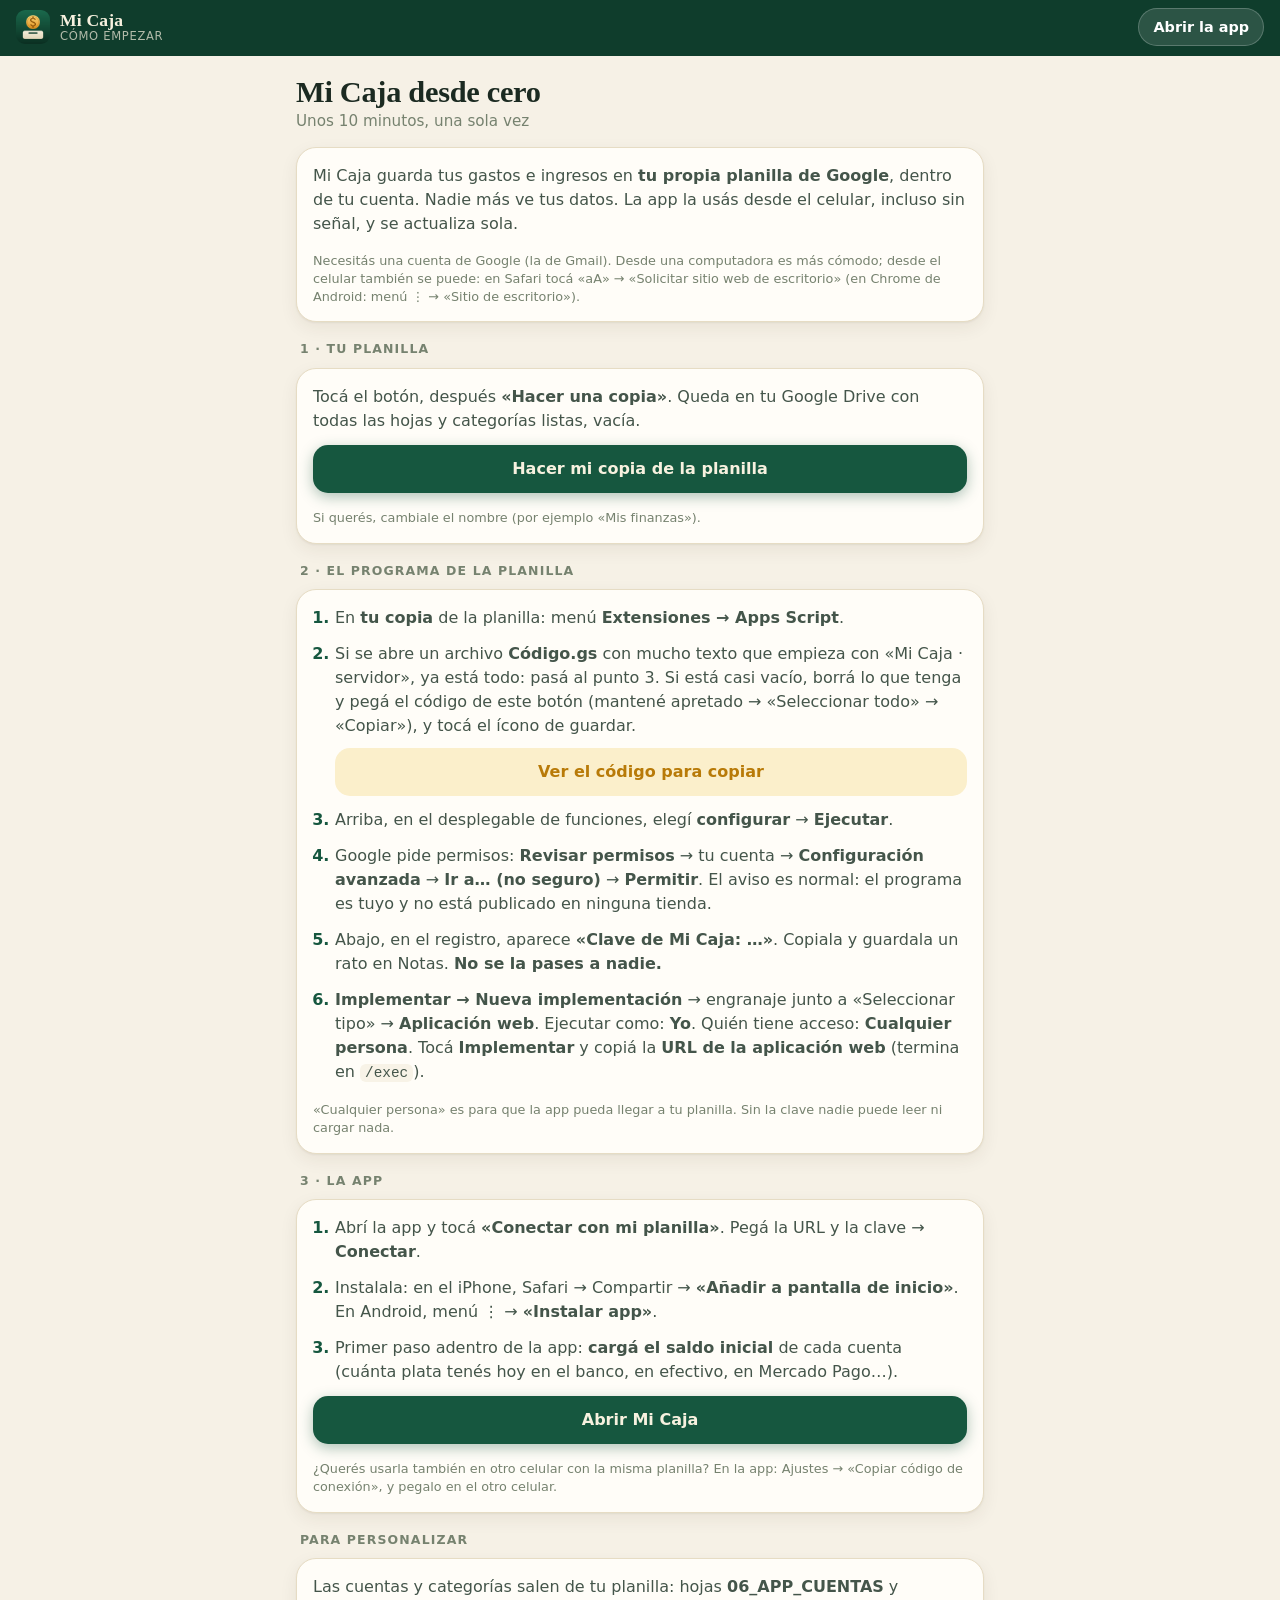
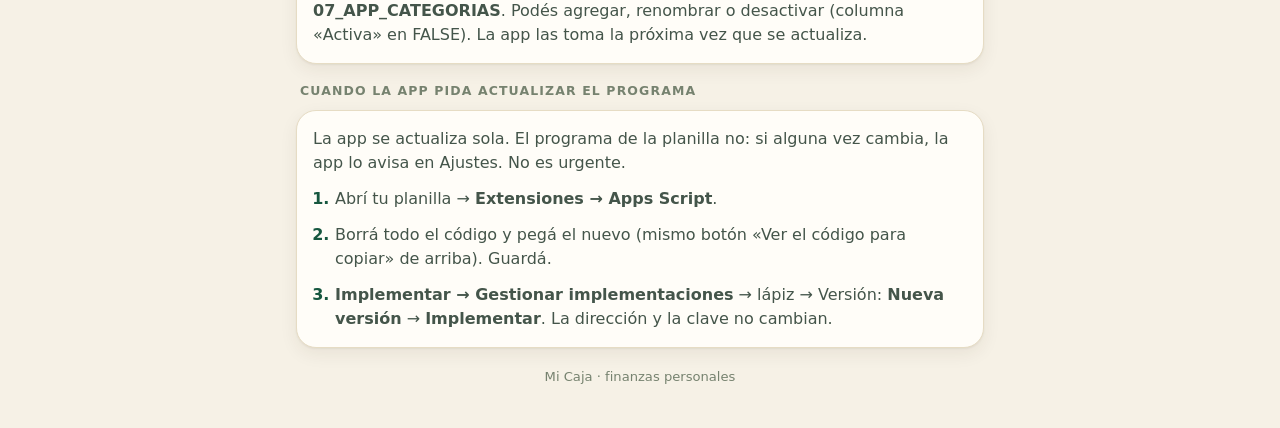
==== guia.html @ 9473a2ab "Lista para usar desde cero por otra persona: saldo inicial, guía y aviso de servidor viejo - Saldo i" ====
<!doctype html>
<html lang="es-AR">
<head>
  <meta charset="utf-8">
  <meta name="viewport" content="width=device-width, initial-scale=1, viewport-fit=cover">
  <title>Mi Caja · cómo empezar</title>
  <meta name="description" content="Cómo instalar Mi Caja desde cero con tu propia planilla de Google.">
  <meta name="theme-color" content="#0f3d2c">
  <meta name="color-scheme" content="light dark">
  <link rel="icon" type="image/png" href="icons/favicon-32.png">
  <link rel="apple-touch-icon" href="icons/apple-touch-icon.png">
  <link rel="stylesheet" href="css/app.css">
</head>
<body class="guide">
  <header class="appbar">
    <div class="brand">
      <img class="logo-img" src="icons/icon-192.png" width="34" height="34" alt="">
      <div class="brand-text"><b>Mi Caja</b><small>Cómo empezar</small></div>
    </div>
    <a class="btn btn-sm guide-open" href="./">Abrir la app</a>
  </header>
  <main id="view">
    <div class="page">
      <div class="page-head"><div><h1>Mi Caja desde cero</h1><p>Unos 10 minutos, una sola vez</p></div></div>

      <div class="card">
        <p class="prose">Mi Caja guarda tus gastos e ingresos en <b>tu propia planilla de Google</b>, dentro de tu cuenta. Nadie más ve tus datos. La app la usás desde el celular, incluso sin señal, y se actualiza sola.</p>
        <p class="hint">Necesitás una cuenta de Google (la de Gmail). Desde una computadora es más cómodo; desde el celular también se puede: en Safari tocá «aA» → «Solicitar sitio web de escritorio» (en Chrome de Android: menú ⋮ → «Sitio de escritorio»).</p>
      </div>

      <section class="sec">
        <h2 class="sec-title">1 · Tu planilla</h2>
        <div class="card gstep">
          <p class="prose">Tocá el botón, después <b>«Hacer una copia»</b>. Queda en tu Google Drive con todas las hojas y categorías listas, vacía.</p>
          <a class="btn btn-primary btn-block" href="https://docs.google.com/spreadsheets/d/19ZOX4Stajva1b-xgjk602fRN2cTslxJ-RVenh7FOqdo/copy" target="_blank" rel="noopener">Hacer mi copia de la planilla</a>
          <p class="hint">Si querés, cambiale el nombre (por ejemplo «Mis finanzas»).</p>
        </div>
      </section>

      <section class="sec">
        <h2 class="sec-title">2 · El programa de la planilla</h2>
        <div class="card gstep">
          <ol class="glist">
            <li>En <b>tu copia</b> de la planilla: menú <b>Extensiones → Apps Script</b>.</li>
            <li>Si se abre un archivo <b>Código.gs</b> con mucho texto que empieza con «Mi Caja · servidor», ya está todo: pasá al punto 3. Si está casi vacío, borrá lo que tenga y pegá el código de este botón (mantené apretado → «Seleccionar todo» → «Copiar»), y tocá el ícono de guardar.
              <a class="btn btn-soft btn-block g-inline" href="https://raw.githubusercontent.com/el-ten/mi-caja/main/gas/Code.gs" target="_blank" rel="noopener">Ver el código para copiar</a></li>
            <li>Arriba, en el desplegable de funciones, elegí <b>configurar</b> → <b>Ejecutar</b>.</li>
            <li>Google pide permisos: <b>Revisar permisos</b> → tu cuenta → <b>Configuración avanzada</b> → <b>Ir a… (no seguro)</b> → <b>Permitir</b>. El aviso es normal: el programa es tuyo y no está publicado en ninguna tienda.</li>
            <li>Abajo, en el registro, aparece <b>«Clave de Mi Caja: …»</b>. Copiala y guardala un rato en Notas. <b>No se la pases a nadie.</b></li>
            <li><b>Implementar → Nueva implementación</b> → engranaje junto a «Seleccionar tipo» → <b>Aplicación web</b>. Ejecutar como: <b>Yo</b>. Quién tiene acceso: <b>Cualquier persona</b>. Tocá <b>Implementar</b> y copiá la <b>URL de la aplicación web</b> (termina en <code>/exec</code>).</li>
          </ol>
          <p class="hint">«Cualquier persona» es para que la app pueda llegar a tu planilla. Sin la clave nadie puede leer ni cargar nada.</p>
        </div>
      </section>

      <section class="sec">
        <h2 class="sec-title">3 · La app</h2>
        <div class="card gstep">
          <ol class="glist">
            <li>Abrí la app y tocá <b>«Conectar con mi planilla»</b>. Pegá la URL y la clave → <b>Conectar</b>.</li>
            <li>Instalala: en el iPhone, Safari → Compartir → <b>«Añadir a pantalla de inicio»</b>. En Android, menú ⋮ → <b>«Instalar app»</b>.</li>
            <li>Primer paso adentro de la app: <b>cargá el saldo inicial</b> de cada cuenta (cuánta plata tenés hoy en el banco, en efectivo, en Mercado Pago…).</li>
          </ol>
          <a class="btn btn-primary btn-block" href="./">Abrir Mi Caja</a>
          <p class="hint">¿Querés usarla también en otro celular con la misma planilla? En la app: Ajustes → «Copiar código de conexión», y pegalo en el otro celular.</p>
        </div>
      </section>

      <section class="sec">
        <h2 class="sec-title">Para personalizar</h2>
        <div class="card">
          <p class="prose">Las cuentas y categorías salen de tu planilla: hojas <b>06_APP_CUENTAS</b> y <b>07_APP_CATEGORIAS</b>. Podés agregar, renombrar o desactivar (columna «Activa» en FALSE). La app las toma la próxima vez que se actualiza.</p>
        </div>
      </section>

      <section class="sec" id="actualizar">
        <h2 class="sec-title">Cuando la app pida actualizar el programa</h2>
        <div class="card gstep">
          <p class="prose">La app se actualiza sola. El programa de la planilla no: si alguna vez cambia, la app lo avisa en Ajustes. No es urgente.</p>
          <ol class="glist">
            <li>Abrí tu planilla → <b>Extensiones → Apps Script</b>.</li>
            <li>Borrá todo el código y pegá el nuevo (mismo botón «Ver el código para copiar» de arriba). Guardá.</li>
            <li><b>Implementar → Gestionar implementaciones</b> → lápiz → Versión: <b>Nueva versión</b> → <b>Implementar</b>. La dirección y la clave no cambian.</li>
          </ol>
        </div>
      </section>

      <p class="version">Mi Caja · finanzas personales</p>
    </div>
  </main>
</body>
</html>
---- css/app.css ----
/* Mi Caja — mismo sistema visual que Don Enrique (paleta de campo, tipografía del sistema). Base copiada de Don Enrique + agregados de Mi Caja al final. */
:root {
  --bg: #f6f1e6;
  --bg-2: #efe8d7;
  --surface: #fffdf8;
  --surface-2: #f8f3e7;
  --ink: #1b2a21;
  --ink-2: #44554a;
  --muted: #76826f;
  --line: #e6dcc4;
  --line-2: #d8cdb0;
  --green: #16573f;
  --green-d: #0f3d2c;
  --green-2: #1f7254;
  --green-l: #dcebe1;
  --gold: #e9a820;
  --gold-d: #b87a08;
  --gold-l: #fbefcb;
  --red: #b5402f;
  --red-l: #f8dfd9;
  --amber: #b86e00;
  --amber-l: #fcebc8;
  --blue: #2c6a8f;
  --blue-l: #dcebf4;
  --earth: #8a6544;
  --earth-l: #efe2d3;
  --slate: #566570;
  --slate-l: #e3e8eb;
  --trigo: #c48a0f; --trigo-l: #fbeccb;
  --soja: #5f8b32; --soja-l: #e2eed2;
  --maiz: #d9a516; --maiz-l: #fcf0c0;
  --centeno: #8b6a4f; --centeno-l: #eee0d3;
  --otro: #6f7d72; --otro-l: #e6ebe6;
  --on-green: #f7f1df;
  --shadow: 0 1px 2px rgba(60, 45, 10, .06), 0 6px 18px rgba(60, 45, 10, .07);
  --shadow-lg: 0 10px 40px rgba(20, 30, 20, .22);
  --r: 20px;
  --r-sm: 14px;
  --tab-h: 64px;
  --sat: env(safe-area-inset-top, 0px);
  --sab: env(safe-area-inset-bottom, 0px);
  --sal: env(safe-area-inset-left, 0px);
  --sar: env(safe-area-inset-right, 0px);
  --font: system-ui, -apple-system, "SF Pro Text", "Segoe UI", Roboto, sans-serif;
  --serif: ui-serif, "New York", "Iowan Old Style", "Palatino Linotype", Georgia, serif;
  --round: ui-rounded, "SF Pro Rounded", system-ui, -apple-system, sans-serif;
}
:root[data-theme="dark"] {
  --bg: #0f1a14; --bg-2: #14231b; --surface: #17251d; --surface-2: #1c2d23;
  --ink: #eee8d6; --ink-2: #c1c9b9; --muted: #8e9a8b; --line: #26382d; --line-2: #31463a;
  --green: #5fb48c; --green-d: #0b241a; --green-2: #7bc9a2; --green-l: #1c3a2c;
  --gold: #efb43a; --gold-d: #efb43a; --gold-l: #3a2f12;
  --red: #ee8a78; --red-l: #3b1f1a; --amber: #eeb35a; --amber-l: #3a2a10;
  --blue: #7fb6d6; --blue-l: #172c39; --earth: #cfa57c; --earth-l: #30241a; --slate: #a3b2bc; --slate-l: #222c32;
  --trigo: #e3ac32; --trigo-l: #3a2d0f; --soja: #8fbf5e; --soja-l: #22331a;
  --maiz: #f0c33f; --maiz-l: #3a3210; --centeno: #c9a283; --centeno-l: #33271d;
  --otro: #9bab9f; --otro-l: #23302a;
  --shadow: 0 1px 2px rgba(0, 0, 0, .35), 0 6px 18px rgba(0, 0, 0, .3);
  --shadow-lg: 0 10px 40px rgba(0, 0, 0, .6);
}
@media (prefers-color-scheme: dark) {
  :root:not([data-theme="light"]):not([data-theme="dark"]) {
    --bg: #0f1a14; --bg-2: #14231b; --surface: #17251d; --surface-2: #1c2d23;
    --ink: #eee8d6; --ink-2: #c1c9b9; --muted: #8e9a8b; --line: #26382d; --line-2: #31463a;
    --green: #5fb48c; --green-d: #0b241a; --green-2: #7bc9a2; --green-l: #1c3a2c;
    --gold: #efb43a; --gold-d: #efb43a; --gold-l: #3a2f12;
    --red: #ee8a78; --red-l: #3b1f1a; --amber: #eeb35a; --amber-l: #3a2a10;
    --blue: #7fb6d6; --blue-l: #172c39; --earth: #cfa57c; --earth-l: #30241a; --slate: #a3b2bc; --slate-l: #222c32;
    --trigo: #e3ac32; --trigo-l: #3a2d0f; --soja: #8fbf5e; --soja-l: #22331a;
    --maiz: #f0c33f; --maiz-l: #3a3210; --centeno: #c9a283; --centeno-l: #33271d;
    --otro: #9bab9f; --otro-l: #23302a;
    --shadow: 0 1px 2px rgba(0, 0, 0, .35), 0 6px 18px rgba(0, 0, 0, .3);
    --shadow-lg: 0 10px 40px rgba(0, 0, 0, .6);
  }
}

*, *::before, *::after { box-sizing: border-box; }
html { -webkit-text-size-adjust: 100%; text-size-adjust: 100%; background: var(--bg); overscroll-behavior-y: none; }
body {
  margin: 0; min-height: 100vh; min-height: 100dvh; background: var(--bg); color: var(--ink);
  font: 16px/1.4 var(--font); -webkit-font-smoothing: antialiased; -webkit-tap-highlight-color: transparent;
  overscroll-behavior-y: none; padding-bottom: calc(var(--tab-h) + var(--sab) + 18px);
}
body.has-fab { padding-bottom: calc(var(--tab-h) + var(--sab) + 96px); }
body.noscroll { overflow: hidden; }
body.welcome { padding-bottom: 0; }
body.welcome .appbar, body.welcome .tabbar { display: none; }
button { font: inherit; color: inherit; cursor: pointer; -webkit-appearance: none; appearance: none; border: 0; background: none; padding: 0; touch-action: manipulation; }
button:disabled { cursor: default; }
h1, h2, h3, p { margin: 0; }
a { color: var(--green); }
#view { outline: none; max-width: 720px; margin: 0 auto; }
small { font-size: .8125rem; }
.ic { display: inline-flex; flex: none; align-items: center; justify-content: center; vertical-align: middle; }
.ic svg { display: block; }
.spin svg { animation: spin 1s linear infinite; }
@keyframes spin { to { transform: rotate(360deg); } }
:focus-visible { outline: 3px solid color-mix(in srgb, var(--gold) 70%, transparent); outline-offset: 2px; border-radius: 10px; }

/* ----- franja invisible en el borde de arriba -----
   iOS 26 difumina el borde superior de las apps instaladas, salvo que ahí haya un elemento FIJO, ancho y con color de fondo:
   entonces usa ese color y no difumina. La franja no pinta nada (background-clip: text), solo le dice a iOS qué color usar. */
#edge-band {
  position: fixed; top: 0; left: 0; right: 0; height: 14px; z-index: 2147483647; pointer-events: none;
  background-color: var(--green-d); -webkit-background-clip: text; background-clip: text; color: transparent;
}
body.sheet-full-open #edge-band { background-color: var(--surface); }

/* ----- barra superior ----- */
.appbar {
  position: sticky; top: 0; z-index: 30; display: flex; align-items: center; justify-content: space-between; gap: 10px;
  padding: calc(var(--sat) + 8px) calc(var(--sar) + 16px) 10px calc(var(--sal) + 16px);
  background: var(--green-d); color: var(--on-green);
}
/* si el iPhone "rebota" al tirar la pantalla hacia abajo, el verde de la barra sigue hacia arriba y no queda un hueco oscuro */
.appbar::before { content: ''; position: absolute; left: 0; right: 0; bottom: 100%; height: 100vh; background: var(--green-d); pointer-events: none; }
.brand { display: flex; align-items: center; gap: 10px; min-width: 0; }
.logo { display: inline-flex; flex: none; border-radius: 7.5px; box-shadow: 0 0 0 1px rgba(255, 255, 255, .12); }
.logo svg { display: block; }
.brand-text { display: flex; flex-direction: column; line-height: 1.1; white-space: nowrap; }
.brand-text b { font: 700 1.1rem/1.1 var(--serif); letter-spacing: .01em; }
.brand-text small { font-size: .72rem; opacity: .7; letter-spacing: .06em; text-transform: uppercase; }
.sync-pill {
  flex: none; display: inline-flex; align-items: center; gap: 6px; min-height: 36px; padding: 0 12px; border-radius: 999px;
  font-size: .82rem; font-weight: 600; white-space: nowrap; background: rgba(255, 255, 255, .12); color: var(--on-green);
  border: 1px solid rgba(255, 255, 255, .16);
}
.sync-pill[hidden] { display: none; }
.sync-ok .ic { color: #8fe0b4; }
.sync-busy { background: rgba(255, 255, 255, .18); }
.sync-warn { background: #f1b540; color: #3a2800; border-color: transparent; }
.sync-off { background: #efe4c8; color: #4a3d1a; border-color: transparent; }
.sync-err { background: #f0a090; color: #4a0f06; border-color: transparent; }
.sync-demo { background: rgba(233, 168, 32, .22); color: #ffd980; border-color: rgba(233, 168, 32, .4); }

/* ----- barra inferior ----- */
.tabbar {
  position: fixed; left: 0; right: 0; bottom: 0; z-index: 40; display: flex; justify-content: space-around;
  padding: 6px calc(var(--sar) + 6px) calc(var(--sab) + 6px) calc(var(--sal) + 6px);
  background: color-mix(in srgb, var(--surface) 92%, transparent); border-top: 1px solid var(--line);
  -webkit-backdrop-filter: saturate(1.4) blur(14px); backdrop-filter: saturate(1.4) blur(14px);
}
.tabbar button {
  flex: 1; max-width: 120px; min-height: 52px; display: flex; flex-direction: column; align-items: center; justify-content: center; gap: 2px;
  color: var(--muted); font-size: .7rem; font-weight: 600; border-radius: 14px; position: relative;
}
.tabbar button[aria-current="true"] { color: var(--green); }
.tabbar button[aria-current="true"]::before {
  content: ""; position: absolute; top: -7px; width: 26px; height: 3px; border-radius: 0 0 3px 3px; background: var(--gold);
}
.tabbar button:active { background: var(--bg-2); }

/* ----- botón flotante ----- */
#fab-slot { position: fixed; right: calc(var(--sar) + 16px); bottom: calc(var(--tab-h) + var(--sab) + 14px); z-index: 35; }
.fab {
  display: inline-flex; align-items: center; gap: 8px; min-height: 56px; padding: 0 22px 0 18px; border-radius: 999px;
  background: var(--gold); color: #2a1d00; font-weight: 700; font-size: 1rem; box-shadow: 0 8px 24px rgba(184, 122, 8, .45);
}
.fab:active { transform: scale(.97); }

/* ----- contenedores ----- */
.page { padding: 14px calc(var(--sar) + 16px) 8px calc(var(--sal) + 16px); display: flex; flex-direction: column; gap: 14px; }
.page-head { display: flex; align-items: flex-end; justify-content: space-between; gap: 12px; padding-top: 6px; }
.page-head h1 { font: 700 1.9rem/1.1 var(--serif); letter-spacing: -.01em; }
.page-head p { color: var(--muted); font-size: .95rem; margin-top: 2px; }
.sec { display: flex; flex-direction: column; gap: 10px; }
.sec-title { font-size: .78rem; font-weight: 700; letter-spacing: .09em; text-transform: uppercase; color: var(--muted); padding: 4px 4px 0; }
.group-title { font: 700 1.05rem/1.2 var(--serif); margin: 8px 2px 0; color: var(--ink-2); }
.list { display: flex; flex-direction: column; gap: 10px; }
.center { text-align: center; display: flex; justify-content: center; }
.grow { flex: 1; min-width: 0; }
.muted { color: var(--muted); }
.small { font-size: .85rem; }
.pad { padding: 14px; }
.prose { color: var(--ink-2); line-height: 1.5; }
.mono { font-family: ui-monospace, "SF Mono", Menlo, monospace; font-size: .85rem; }

.card {
  display: flex; flex-direction: column; gap: 12px; width: 100%; text-align: left; padding: 16px; border-radius: var(--r);
  background: var(--surface); border: 1px solid var(--line); box-shadow: var(--shadow);
}
.card.tap, .tap-card { cursor: pointer; transition: transform .12s ease, box-shadow .12s ease; }
.card.tap:active, .tap-card:active { transform: scale(.985); }
.card.flat, .live-card.flat { box-shadow: none; }
.row-flex { flex-direction: row; align-items: center; gap: 12px; }
.row-top { display: flex; align-items: center; gap: 12px; }
.row-top[role="button"] { cursor: pointer; }
.title-line { display: flex; align-items: center; justify-content: space-between; gap: 8px; flex-wrap: wrap; }
.ct { font-size: 1.04rem; font-weight: 650; line-height: 1.2; }
.sub { color: var(--ink-2); font-size: .9rem; margin-top: 2px; overflow-wrap: anywhere; }
.meta { display: flex; flex-wrap: wrap; gap: 6px 14px; color: var(--ink-2); font-size: .85rem; align-items: center; }
.meta > span { display: inline-flex; align-items: center; gap: 5px; }
.meta .strong, .strong { font-weight: 700; color: var(--ink); }
.meta .good { color: var(--green); font-weight: 600; }
.meta .bad { color: var(--red); font-weight: 600; }
.meta .warnx { color: var(--amber); font-weight: 600; }
.camp { font: 600 .78rem var(--round); color: var(--muted); background: var(--bg-2); padding: 2px 8px; border-radius: 999px; }
.big-num { font: 700 1.25rem/1.1 var(--round); white-space: nowrap; color: var(--ink); }
.big-num.sm { font-size: 1rem; }
.big-num.center { font-size: 2.2rem; justify-content: center; padding-top: 4px; }
.lit { font: 700 1rem var(--round); white-space: nowrap; }
.lit-in { color: var(--green); } .lit-out { color: var(--red); } .lit-mid { color: var(--blue); }

/* insignias de cultivo / tipo */
.crop {
  flex: none; display: inline-flex; align-items: center; justify-content: center; width: 46px; height: 46px; border-radius: 15px;
  background: var(--otro-l); color: var(--otro);
}
.crop-trigo { background: var(--trigo-l); color: var(--trigo); }
.crop-soja { background: var(--soja-l); color: var(--soja); }
.crop-maiz { background: var(--maiz-l); color: var(--maiz); }
.crop-centeno { background: var(--centeno-l); color: var(--centeno); }
.crop-silo { background: var(--gold-l); color: var(--gold-d); }
.crop-earth { background: var(--earth-l); color: var(--earth); }
.crop-blue { background: var(--blue-l); color: var(--blue); }
.crop-warn { background: var(--amber-l); color: var(--amber); }
.crop-fuel-in { background: var(--green-l); color: var(--green); }
.crop-fuel-mid { background: var(--blue-l); color: var(--blue); }
.crop-fuel-out { background: var(--red-l); color: var(--red); }

/* chips */
.chip {
  display: inline-flex; align-items: center; gap: 4px; min-height: 24px; padding: 0 10px; border-radius: 999px; white-space: nowrap;
  font-size: .75rem; font-weight: 650; background: var(--bg-2); color: var(--ink-2);
}
.chip-live { background: var(--green-l); color: var(--green); }
.chip-live::before { content: ""; width: 7px; height: 7px; border-radius: 50%; background: currentColor; animation: pulse 1.6s ease-in-out infinite; }
@keyframes pulse { 50% { opacity: .25; } }
.chip-ok { background: var(--green-l); color: var(--green); }
.chip-done { background: var(--bg-2); color: var(--ink-2); }
.chip-warn { background: var(--amber-l); color: var(--amber); }
.chip-info { background: var(--blue-l); color: var(--blue); }
.chip-err { background: var(--red-l); color: var(--red); }
.chip-neutral { background: var(--bg-2); color: var(--muted); }

/* botones */
.btn {
  display: inline-flex; align-items: center; justify-content: center; gap: 8px; min-height: 48px; padding: 0 20px; border-radius: 15px;
  font-weight: 650; font-size: 1rem; transition: transform .1s ease, filter .1s ease; white-space: nowrap;
}
.btn:active:not(:disabled) { transform: scale(.97); filter: brightness(.95); }
.btn:disabled { opacity: .45; }
.btn-lg { min-height: 56px; font-size: 1.05rem; border-radius: 17px; }
.btn-sm { min-height: 40px; padding: 0 14px; font-size: .9rem; border-radius: 12px; }
.btn-block { width: 100%; }
.btn-primary { background: var(--green); color: var(--on-green); box-shadow: 0 4px 14px color-mix(in srgb, var(--green) 35%, transparent); }
:root[data-theme="dark"] .btn-primary { color: #06150e; }
@media (prefers-color-scheme: dark) { :root:not([data-theme="light"]) .btn-primary { color: #06150e; } }
.btn-soft { background: var(--gold-l); color: var(--gold-d); }
.btn-info { background: var(--blue-l); color: var(--blue); }
.btn-ghost { background: transparent; color: var(--green); border: 1.5px solid var(--line-2); }
.btn-danger { background: var(--red); color: #fff; }
.btn.busy { opacity: .7; pointer-events: none; }
.btn-row { display: flex; gap: 8px; flex-wrap: wrap; }
.btn-row > .btn { flex: 1 1 auto; }
.btn-col { display: flex; flex-direction: column; gap: 10px; }
.row-2 { display: grid; grid-template-columns: 1fr 1fr; gap: 10px; }
.icon-btn { display: inline-flex; align-items: center; justify-content: center; width: 44px; height: 44px; border-radius: 14px; color: var(--ink-2); flex: none; }
.icon-btn:active { background: var(--bg-2); }
.icon-btn.light { background: rgba(255, 255, 255, .14); color: var(--on-green); }
.link { color: var(--green); font-weight: 650; padding: 8px; }

/* ----- inicio ----- */
.hero {
  position: relative; overflow: hidden; border-radius: 26px; padding: 22px 18px 18px; color: var(--on-green);
  background: linear-gradient(160deg, var(--green-d) 0%, #14523b 70%, #1d6a4c 100%); box-shadow: var(--shadow);
}
:root[data-theme="dark"] .hero { background: linear-gradient(160deg, #0b2a1d, #124030 70%, #17513b); }
@media (prefers-color-scheme: dark) { :root:not([data-theme="light"]) .hero { background: linear-gradient(160deg, #0b2a1d, #124030 70%, #17513b); } }
.hero-art { position: absolute; top: 0; right: 0; width: 400px; height: 190px; opacity: .95; pointer-events: none; }
.hero-art svg { width: 400px; height: 190px; display: block; overflow: visible; }
.hero > *:not(.hero-art) { position: relative; }
.eyebrow { font-size: .78rem; font-weight: 700; letter-spacing: .1em; text-transform: uppercase; color: #f5d27a; }
.hero h1 { font: 700 2.1rem/1.1 var(--serif); margin: 6px 0 84px; }
.hero-stats { display: grid; grid-template-columns: repeat(3, 1fr); gap: 8px; }
.hs {
  display: flex; flex-direction: column; align-items: flex-start; gap: 2px; padding: 10px 12px; border-radius: 16px; text-align: left;
  background: rgba(10, 36, 26, .55); border: 1px solid rgba(255, 255, 255, .14); -webkit-backdrop-filter: blur(8px); backdrop-filter: blur(8px); color: var(--on-green);
}
.hs b { font: 700 1.7rem/1 var(--round); }
.hs span { font-size: .74rem; opacity: .85; line-height: 1.15; }
.quick { display: grid; grid-template-columns: repeat(4, 1fr); gap: 8px; }
.q {
  display: flex; flex-direction: column; align-items: center; gap: 8px; padding: 12px 4px 10px; border-radius: 18px; text-align: center;
  background: var(--surface); border: 1px solid var(--line); box-shadow: var(--shadow); font-size: .74rem; font-weight: 650; line-height: 1.15; color: var(--ink-2);
}
.q:active { transform: scale(.96); }
.q-ic { display: inline-flex; width: 46px; height: 46px; border-radius: 15px; align-items: center; justify-content: center; background: var(--green-l); color: var(--green); }
.q:nth-child(2) .q-ic { background: var(--gold-l); color: var(--gold-d); }
.q:nth-child(3) .q-ic { background: var(--blue-l); color: var(--blue); }
.q:nth-child(4) .q-ic { background: var(--earth-l); color: var(--earth); }
.live-card { display: flex; flex-direction: column; gap: 10px; padding: 14px; border-radius: var(--r); background: var(--surface); border: 1.5px solid color-mix(in srgb, var(--green) 35%, var(--line)); box-shadow: var(--shadow); }
.live-card > .card { box-shadow: none; border: 0; padding: 0; background: none; }
.live-time { display: flex; align-items: center; gap: 8px; flex-wrap: wrap; padding: 10px 12px; border-radius: 14px; background: var(--green-l); color: var(--green); }
.live-time b { font: 700 1.5rem/1 var(--round); }
.live-time span { font-size: .85rem; }
.live-time em { font-style: normal; font-size: .8rem; opacity: .8; margin-left: auto; }
.tank-row { display: grid; grid-template-columns: 1fr 1fr; gap: 14px; }
.tank { display: flex; flex-direction: column; gap: 6px; }
.tank small { color: var(--muted); }
.tank-top { display: flex; justify-content: space-between; align-items: baseline; gap: 6px; font-size: .88rem; color: var(--ink-2); }
.tank-top b { font: 700 1.05rem var(--round); color: var(--ink); }
.tank.big { gap: 8px; }
.tank.big .tank-top { font-size: 1rem; }
.tank.big .tank-top b { font-size: 1.4rem; }
.nudge { display: flex; align-items: flex-start; gap: 12px; padding: 14px; border-radius: var(--r); background: var(--gold-l); color: var(--ink); border: 1px solid color-mix(in srgb, var(--gold) 40%, transparent); }
.nudge > .ic { color: var(--gold-d); margin-top: 2px; }
.nudge p { font-size: .85rem; color: var(--ink-2); margin-top: 2px; }

/* barras */
.gauge { position: relative; height: 12px; border-radius: 999px; background: var(--bg-2); margin-bottom: 22px; }
.gauge i { position: absolute; inset: 0 auto 0 0; border-radius: inherit; background: linear-gradient(90deg, var(--green-2), var(--green)); transition: width .4s ease; min-width: 0; }
.gauge span { position: absolute; left: 2px; top: 17px; font-size: .78rem; font-weight: 600; color: var(--ink-2); white-space: nowrap; }
.gauge.slim { height: 10px; margin-bottom: 0; } .gauge.slim span { display: none; }
.gauge.neg i { background: var(--red); }

/* estadísticas */
.stats { display: grid; grid-template-columns: repeat(2, 1fr); gap: 8px; }
.stats.three { grid-template-columns: repeat(3, 1fr); }
.stats.money .stat:first-child { grid-column: 1 / -1; }
.stats.money .stat:first-child b { font-size: 1.35rem; }
.stat { display: flex; flex-direction: column; gap: 4px; padding: 12px; border-radius: var(--r-sm); background: var(--surface-2); border: 1px solid var(--line); }
.stat span { font-size: .74rem; color: var(--muted); font-weight: 600; }
.stat b { font: 700 1.1rem/1.15 var(--round); overflow-wrap: anywhere; }
.totals { display: grid; grid-template-columns: repeat(auto-fit, minmax(130px, 1fr)); gap: 8px; }
.total { display: flex; flex-direction: column; gap: 3px; padding: 12px; border-radius: var(--r-sm); }
.total small { font-weight: 700; letter-spacing: .05em; text-transform: uppercase; font-size: .7rem; }
.total b { font: 700 1.2rem var(--round); color: var(--ink); }
.total span { font-size: .8rem; color: var(--ink-2); }
.tiles { display: grid; grid-template-columns: 1fr 1fr; gap: 12px; }
.tile { display: flex; flex-direction: column; align-items: flex-start; gap: 4px; padding: 16px; min-height: 130px; border-radius: 22px; text-align: left; border: 1px solid var(--line); box-shadow: var(--shadow); background: var(--surface); }
.tile b { font: 700 1.1rem var(--serif); margin-top: auto; }
.tile small { color: var(--ink-2); }
.tile-ic { display: inline-flex; width: 50px; height: 50px; align-items: center; justify-content: center; border-radius: 16px; margin-bottom: 8px; }
.tile-gold .tile-ic { background: var(--gold-l); color: var(--gold-d); }
.tile-green .tile-ic { background: var(--green-l); color: var(--green); }
.tile-earth .tile-ic { background: var(--earth-l); color: var(--earth); }
.tile-blue .tile-ic { background: var(--blue-l); color: var(--blue); }
.tile-slate .tile-ic { background: var(--slate-l); color: var(--slate); }
.tile:active { transform: scale(.97); }

/* control de camiones */
.control { display: flex; align-items: center; gap: 8px; flex-wrap: wrap; padding: 12px 14px; border-radius: var(--r-sm); background: var(--amber-l); color: var(--amber); }
.control > span:not(.ic) { flex-basis: 100%; font-size: .85rem; }
.control-ok { background: var(--green-l); color: var(--green); }
.control-err { background: var(--red-l); color: var(--red); }
.control-warn { background: var(--amber-l); color: var(--amber); }
.stat.ok b { color: var(--green); } .stat.err b { color: var(--red); } .stat.warn b { color: var(--amber); }

/* detalle */
.detail-head { position: relative; display: flex; align-items: center; gap: 10px; flex-wrap: wrap; margin: -14px calc(-1 * (var(--sar) + 16px)) 0 calc(-1 * (var(--sal) + 16px)); padding: 12px calc(var(--sar) + 16px) 18px calc(var(--sal) + 16px); background: linear-gradient(180deg, var(--green-d), #145039); color: var(--on-green); border-radius: 0 0 26px 26px; }
.dh-main { flex: 1; min-width: 0; display: flex; align-items: center; gap: 12px; }
.dh-main h1 { font: 700 1.35rem/1.15 var(--serif); }
.dh-main p { opacity: .8; font-size: .9rem; margin-top: 2px; }
.dh-chips { flex-basis: 100%; display: flex; gap: 6px; flex-wrap: wrap; padding-left: 54px; }
.backbar { display: flex; align-items: center; gap: 6px; }
.backbar h1 { font: 700 1.3rem var(--serif); flex: 1; }
.kv { display: flex; justify-content: space-between; gap: 16px; padding: 9px 0; border-bottom: 1px dashed var(--line); align-items: baseline; }
.kv:last-child { border-bottom: 0; }
.kv .k { color: var(--muted); font-size: .9rem; flex: none; }
.kv .v { text-align: right; overflow-wrap: anywhere; font-weight: 550; }
.kv .v.strong { font-weight: 750; }

/* buscadores y filtros */
.searchbox { display: flex; align-items: center; gap: 8px; padding: 0 14px; min-height: 48px; border-radius: 16px; background: var(--surface); border: 1px solid var(--line); color: var(--muted); }
.searchbox .input.search { border: 0; background: transparent; padding: 0; min-height: 44px; box-shadow: none; flex: 1; color: var(--ink); }
.searchbox .input.search:focus { outline: none; box-shadow: none; }
.filters { display: flex; gap: 8px; overflow-x: auto; margin: 0 calc(-1 * (var(--sar) + 16px)) 0 calc(-1 * (var(--sal) + 16px)); padding: 2px calc(var(--sar) + 16px) 4px calc(var(--sal) + 16px); scrollbar-width: none; }
.filters::-webkit-scrollbar { display: none; }
.filters.fit { overflow: visible; }
.filters.fit .filter { flex: 1 1 0; min-width: 0; }
.filters.fit .filter .input.select.sm { flex: 1; min-width: 0; width: 100%; text-overflow: ellipsis; }
.filter { flex: none; display: flex; align-items: center; gap: 6px; min-height: 44px; padding: 0 4px 0 16px; border-radius: 999px; background: var(--surface); border: 1px solid var(--line); font-weight: 600; font-size: .85rem; color: var(--muted); }
.filter .input.select.sm { width: auto; min-height: 40px; border: 0; background-color: transparent; padding: 0 28px 0 2px; font-weight: 650; color: var(--ink);
  background-image: url("data:image/svg+xml;utf8,<svg xmlns='http://www.w3.org/2000/svg' width='16' height='16' viewBox='0 0 24 24' fill='none' stroke='%2376826f' stroke-width='2' stroke-linecap='round' stroke-linejoin='round'><path d='m6 9 6 6 6-6'/></svg>"); background-repeat: no-repeat; background-position: right 6px center; }
.filter .input.select.sm:focus { box-shadow: none; }
.seg { display: flex; padding: 4px; gap: 2px; border-radius: 16px; background: var(--bg-2); }
.seg button { position: relative; flex: 1; min-width: 0; min-height: 42px; border-radius: 12px; font-weight: 650; font-size: .88rem; color: var(--ink-2); display: inline-flex; align-items: center; justify-content: center; gap: 6px; padding: 0 6px; }
.seg button.on { background: var(--surface); color: var(--green); box-shadow: var(--shadow); }
.seg em { font-style: normal; font-size: .68rem; font-weight: 700; min-width: 18px; padding: 0 5px; line-height: 17px; border-radius: 999px; background: var(--green-l); color: var(--green); position: absolute; top: 1px; right: 3px; }
.seg button:has(em) { padding-right: 14px; }

/* vacíos y avisos */
.empty { display: flex; flex-direction: column; align-items: center; gap: 6px; text-align: center; padding: 18px 10px; }
.empty-ic { display: inline-flex; width: 64px; height: 64px; border-radius: 22px; background: var(--bg-2); color: var(--muted); align-items: center; justify-content: center; margin-bottom: 4px; }
.empty h3 { font: 700 1.1rem var(--serif); }
.empty p { color: var(--muted); font-size: .92rem; max-width: 28ch; }
.note { display: flex; align-items: flex-start; gap: 10px; padding: 12px 14px; border-radius: var(--r-sm); font-size: .9rem; line-height: 1.35; background: var(--blue-l); color: var(--blue); }
.note > .ic { margin-top: 1px; }
.note span { color: var(--ink); }
.note-warn { background: var(--amber-l); color: var(--amber); }
.note-ok { background: var(--green-l); color: var(--green); }
.note-err, .note-danger { background: var(--red-l); color: var(--red); }
.hint { color: var(--muted); font-size: .8rem; margin-top: 4px; display: block; }

/* ----- formularios ----- */
.form { display: flex; flex-direction: column; gap: 16px; padding-bottom: 8px; }
.form-sub { color: var(--ink-2); font-size: .92rem; }
.f-section { font-size: .78rem; font-weight: 700; letter-spacing: .09em; text-transform: uppercase; color: var(--green); padding-top: 8px; border-top: 1px solid var(--line); }
.field { display: flex; flex-direction: column; gap: 6px; }
.f-label { font-size: .86rem; font-weight: 650; color: var(--ink-2); }
.req { color: var(--red); font-style: normal; margin-left: 3px; }
.input {
  width: 100%; min-height: 50px; padding: 0 14px; border-radius: 14px; background: var(--surface); color: var(--ink);
  border: 1.5px solid var(--line-2); font: inherit; font-size: 16px; -webkit-appearance: none; appearance: none;
}
textarea.input { padding: 12px 14px; min-height: 80px; resize: vertical; line-height: 1.4; }
.input:focus { outline: none; border-color: var(--green); box-shadow: 0 0 0 4px color-mix(in srgb, var(--green) 18%, transparent); }
.input::placeholder { color: var(--muted); opacity: .8; }
.input.readonly { display: flex; align-items: center; background: var(--surface-2); color: var(--ink-2); border-style: dashed; }
.has-error .input { border-color: var(--red); }
.err { color: var(--red); font-size: .82rem; font-weight: 600; }
.input-wrap { position: relative; }
.input-wrap .input { padding-right: 60px; }
.unit { position: absolute; right: 14px; top: 50%; transform: translateY(-50%); color: var(--muted); font-size: .85rem; font-weight: 600; pointer-events: none; }
.select-wrap { position: relative; }
.select-wrap > .ic { position: absolute; right: 12px; top: 50%; transform: translateY(-50%); pointer-events: none; color: var(--muted); }
.input.select { padding-right: 40px; }
.input.select.sm { min-height: 40px; font-size: 16px; }
/* fecha y hora: texto propio + campo nativo transparente encima (el iPhone lo dibuja descentrado) */
.pick-wrap { position: relative; display: flex; align-items: center; justify-content: space-between; gap: 8px; text-align: left; color: var(--ink); overflow: hidden; }
.pick-wrap .pick-shown { flex: 1; min-width: 0; white-space: nowrap; }
.pick-wrap.empty .pick-shown { color: var(--muted); }
.pick-wrap > .ic { flex: none; color: var(--muted); }
.pick-wrap > .pick-native { position: absolute; inset: 0; width: 100%; height: 100%; margin: 0; padding: 0; border: 0; opacity: 0; font-size: 16px; -webkit-appearance: none; appearance: none; background: transparent; }
.pick-wrap:focus-within { border-color: var(--green); box-shadow: 0 0 0 4px color-mix(in srgb, var(--green) 18%, transparent); }
.chips { display: flex; gap: 8px; flex-wrap: wrap; }
.chips.wrap { flex-wrap: wrap; }
.opt { min-height: 44px; padding: 0 16px; border-radius: 999px; background: var(--surface); border: 1.5px solid var(--line-2); font-weight: 600; font-size: .92rem; color: var(--ink-2); display: inline-flex; align-items: center; gap: 6px; }
.opt.sm { min-height: 34px; padding: 0 12px; font-size: .82rem; }
.opt.on { background: var(--green-l); border-color: var(--green); color: var(--green); }
.chips.sug { margin-top: 8px; }
.ref-btn { display: flex; align-items: center; justify-content: space-between; gap: 8px; text-align: left; padding: 8px 12px 8px 14px; }
.ref-btn.empty { color: var(--muted); display: flex; flex-direction: row; align-items: center; text-align: left; padding: 8px 12px 8px 14px; gap: 8px; }
.ref-text { display: flex; flex-direction: column; min-width: 0; }
.ref-text small { color: var(--muted); font-weight: 400; }

/* ----- hojas (bottom sheets) ----- */
.overlay { position: fixed; inset: 0; z-index: 100; display: flex; align-items: flex-end; justify-content: center; background: rgba(12, 22, 16, 0); transition: background .22s ease; }
.overlay.in { background: rgba(12, 22, 16, .5); }
.sheet {
  width: 100%; max-width: 640px; max-height: 92dvh; max-height: 92vh; display: flex; flex-direction: column; background: var(--bg);
  border-radius: 26px 26px 0 0; box-shadow: var(--shadow-lg); transform: translateY(100%); transition: transform .26s cubic-bezier(.2, .8, .2, 1); overflow: hidden;
}
@supports (height: 1dvh) { .sheet { max-height: 92dvh; } }
.overlay.in .sheet { transform: none; }
.overlay-full { align-items: stretch; background: var(--bg); opacity: 0; transition: opacity .16s ease; }
.overlay-full.in { background: var(--bg); opacity: 1; }
.overlay-full .sheet { transform: none; }
.sheet-full { max-width: none; max-height: none; height: 100%; border-radius: 0; }
.sheet-head { display: flex; align-items: center; gap: 6px; padding: 14px 10px 10px 20px; border-bottom: 1px solid var(--line); background: var(--surface); }
.sheet-full .sheet-head { padding: calc(var(--sat) + 10px) 16px 10px 8px; }
.sheet-head h2 { flex: 1; font: 700 1.2rem/1.2 var(--serif); }
.sheet-body { flex: 1; overflow-y: auto; -webkit-overflow-scrolling: touch; padding: 16px 20px 20px; overscroll-behavior: contain; }
.sheet-foot { padding: 12px 20px calc(var(--sab) + 14px); border-top: 1px solid var(--line); background: var(--surface); }
.sheet-foot .btn-row, .sheet-foot .row-2 { margin: 0; }
.confirm-msg { color: var(--ink-2); line-height: 1.5; font-size: 1rem; }
.pick-search { position: sticky; top: -16px; background: var(--bg); padding: 0 0 10px; z-index: 1; }
.pick-list { display: flex; flex-direction: column; gap: 6px; }
.pick-item { display: flex; align-items: center; justify-content: space-between; gap: 10px; text-align: left; width: 100%; min-height: 56px; padding: 10px 14px; border-radius: 16px; background: var(--surface); border: 1.5px solid var(--line); }
.pick-item.sel { border-color: var(--green); background: var(--green-l); }
.pick-item.clear { color: var(--red); }
.pick-item.add { color: var(--green); border-style: dashed; margin-bottom: 8px; }
.pick-item.add b { font-weight: 700; }
.pick-main { display: flex; flex-direction: column; min-width: 0; }
.pick-main small { color: var(--muted); }

/* ----- avisos flotantes ----- */
.toast {
  position: fixed; left: 50%; bottom: calc(var(--tab-h) + var(--sab) + 84px); z-index: 200; transform: translate(-50%, 20px); opacity: 0; pointer-events: none;
  width: max-content; max-width: min(92vw, 460px); padding: 12px 18px; border-radius: 16px; background: #1f2d25; color: #f4efe0; font-size: .95rem; font-weight: 550; box-shadow: var(--shadow-lg); transition: opacity .2s, transform .2s; text-align: center;
}
.toast.show { opacity: 1; transform: translate(-50%, 0); pointer-events: auto; }
/* confirmaciones: una pastilla chica y translúcida, casi pegada a la barra de abajo (sobre el botón flotante si hay uno); no se puede tocar */
.toast-ok {
  bottom: calc(var(--tab-h) + var(--sab) + 10px); max-width: min(88vw, 340px); padding: 6px 13px 6px 11px; border-radius: 999px;
  font-size: .8rem; font-weight: 500; letter-spacing: .005em; background: rgba(24, 38, 31, .86); color: #eef3ea;
  -webkit-backdrop-filter: blur(8px); backdrop-filter: blur(8px); box-shadow: 0 2px 10px rgba(0, 0, 0, .16);
  transform: translate(-50%, 8px); pointer-events: none !important;
}
body.has-fab .toast-ok { bottom: calc(var(--tab-h) + var(--sab) + 80px); }
.toast-ok.show { transform: translate(-50%, 0); }
.toast-ok::before { content: ''; display: inline-block; width: 6px; height: 6px; margin-right: 8px; border-radius: 50%; background: #7fd6a4; vertical-align: .08em; }
.toast-warn { background: #8a5a05; } .toast-err { background: #9a2f21; } .toast-info { background: #1f4b66; }

/* ----- ajustes ----- */
.conn-row { display: flex; align-items: center; gap: 12px; }
.dot { flex: none; width: 14px; height: 14px; border-radius: 50%; background: var(--muted); box-shadow: 0 0 0 5px color-mix(in srgb, var(--muted) 20%, transparent); }
.dot-ok { background: var(--green-2); box-shadow: 0 0 0 5px color-mix(in srgb, var(--green-2) 22%, transparent); }
.dot-demo { background: var(--gold); box-shadow: 0 0 0 5px color-mix(in srgb, var(--gold) 25%, transparent); }
.op { display: flex; align-items: center; gap: 10px; padding: 8px 0; border-bottom: 1px dashed var(--line); font-size: .92rem; }
.op:last-of-type { border-bottom: 0; }
.op.failed { color: var(--red); } .op.failed small { display: block; opacity: .85; }
.adv summary { cursor: pointer; color: var(--green); font-weight: 650; padding: 6px 0; min-height: 40px; display: flex; align-items: center; }
.adv .field { margin-top: 10px; }
.steps { margin: 0; padding-left: 22px; display: flex; flex-direction: column; gap: 10px; line-height: 1.45; color: var(--ink-2); }
.steps b { color: var(--ink); }
.steps .ic { vertical-align: -3px; color: var(--green); }

/* ----- bienvenida ----- */
.welcome-page { min-height: 100dvh; min-height: 100vh; display: flex; flex-direction: column; background: var(--bg); }
.w-hero {
  position: relative; overflow: hidden; padding: calc(var(--sat) + 56px) 28px 70px; color: var(--on-green); text-align: center;
  background: linear-gradient(170deg, #0b2f21 0%, #14523b 70%, #1d6a4c 100%); border-radius: 0 0 40px 40px;
}
.w-hero::after {
  content: ""; position: absolute; left: 0; right: 0; bottom: 0; height: 46%;
  background: repeating-linear-gradient(100deg, transparent 0 22px, rgba(246, 239, 220, .09) 22px 24px), linear-gradient(180deg, rgba(8, 36, 24, .0), rgba(8, 36, 24, .5));
}
.w-sun { position: absolute; width: 118px; height: 118px; border-radius: 50%; right: -36px; top: calc(var(--sat) + 14px); background: radial-gradient(circle at 40% 35%, #f9d77c, #e3921d); opacity: .95; }
.w-logo { position: relative; z-index: 1; display: inline-flex; width: 84px; height: 84px; border-radius: 26px; align-items: center; justify-content: center; background: rgba(255, 255, 255, .12); color: #f6d27a; border: 1px solid rgba(255, 255, 255, .22); }
.w-hero h1 { position: relative; z-index: 1; font: 700 2.6rem/1.1 var(--serif); margin: 18px 0 8px; }
.w-hero p { position: relative; z-index: 1; opacity: .9; max-width: 30ch; margin: 0 auto; line-height: 1.45; }
.w-body { width: 100%; max-width: 480px; margin: 0 auto; padding: 28px 22px calc(var(--sab) + 28px); display: flex; flex-direction: column; gap: 14px; }
.w-note { text-align: center; color: var(--muted); font-size: .85rem; }
.connect-panel { display: flex; flex-direction: column; gap: 12px; padding: 16px; border-radius: var(--r); background: var(--surface); border: 1px solid var(--line); }
.connect-panel[hidden] { display: none; }

@media (min-width: 720px) {
  .hero h1 { font-size: 2.6rem; }
  .tabbar { max-width: 720px; left: 50%; transform: translateX(-50%); border-radius: 22px 22px 0 0; border: 1px solid var(--line); border-bottom: 0; }
  .detail-head { margin-inline: 0; border-radius: 26px; }
}
@media (max-width: 360px) {
  .quick { grid-template-columns: repeat(2, 1fr); }
  .stats.three { grid-template-columns: 1fr 1fr; }
}
@media (prefers-reduced-motion: reduce) {
  *, *::before, *::after { animation-duration: .01ms !important; transition-duration: .01ms !important; }
}

/* ----- facturas: archivo adjunto y visor ----- */
.file-field { display: flex; flex-direction: column; gap: 10px; }
.file-card { display: flex; align-items: center; gap: 12px; padding: 10px; border-radius: var(--r-sm); background: var(--surface-2); border: 1px solid var(--line); }
.file-card .grow { min-width: 0; display: flex; flex-direction: column; gap: 2px; }
.file-card b { overflow-wrap: anywhere; font-size: .95rem; }
.file-card small { color: var(--muted); font-size: .8rem; }
.file-thumb { flex: none; width: 64px; height: 64px; border-radius: 12px; object-fit: cover; background: var(--bg-2); border: 1px solid var(--line); }
.file-thumb.ic-box { display: inline-flex; align-items: center; justify-content: center; color: var(--green); }
.viewer { display: flex; justify-content: center; align-items: flex-start; padding: 4px 0 12px; touch-action: pinch-zoom pan-x pan-y; }
.viewer img { max-width: 100%; height: auto; border-radius: 10px; box-shadow: var(--shadow); background: #fff; }

/* =====================  Mi Caja  ===================== */
.update-bar { position: sticky; top: calc(var(--sat) + 54px); z-index: 29; display: flex; align-items: center; justify-content: space-between; gap: 10px; padding: 10px 16px; background: var(--gold-l); color: var(--ink); font-size: .9rem; font-weight: 600; border-bottom: 1px solid color-mix(in srgb, var(--gold) 40%, transparent); }
.update-bar[hidden] { display: none; }
.update-bar button { min-height: 38px; padding: 0 14px; border-radius: 12px; background: var(--gold); color: #2a1d00; font-weight: 700; }
#view > .page { max-width: 720px; margin: 0 auto; }

/* inicio: saldo */
.hero > .hero-coin { position: absolute; top: -26px; right: -26px; width: 128px; height: 128px; pointer-events: none; filter: drop-shadow(0 8px 18px rgba(0, 0, 0, .28)); transform: rotate(-12deg); }
.hero-coin svg { width: 100%; height: 100%; display: block; }
.hero > *:not(.hero-coin) { position: relative; }
.hero-label { font-size: .9rem; opacity: .85; margin-top: 14px; }
.hero-balance { font: 700 2.5rem/1.05 var(--round); letter-spacing: -.02em; margin: 4px 0 4px; font-variant-numeric: tabular-nums; }
.hero-sub { font-size: .8rem; opacity: .75; margin-bottom: 18px; }
.hero .hero-stats { grid-template-columns: 1fr 1fr; }
.hero .hs { min-width: 0; }
.hero .hs b { font-size: 1.25rem; font-variant-numeric: tabular-nums; white-space: nowrap; }
.hero .hs-wide { grid-column: 1 / -1; flex-direction: row; align-items: center; justify-content: space-between; gap: 10px; padding: 9px 12px; }
.hero .hs-wide b { font-size: 1.05rem; }
.hero .hs-wide span { margin: 0; font-size: .8rem; }
.hero .hs span { margin-top: 2px; }
.q { font-size: .72rem; }
.quick .q .q-ic.q-out { background: var(--red-l); color: var(--red); }
.quick .q .q-ic.q-in { background: var(--green-l); color: var(--green); }
.quick .q .q-ic.q-mid { background: var(--blue-l); color: var(--blue); }
.quick .q .q-ic.q-adj { background: var(--gold-l); color: var(--gold-d); }
.note-btn { width: 100%; text-align: left; align-items: center; }
.note-btn > span:not(.ic) { flex: 1; }
.sec-head { display: flex; align-items: center; justify-content: space-between; }
.sec-head .link { font-size: .9rem; padding: 4px 6px; }

/* movimientos */
.mov { padding: 12px 14px; gap: 12px; }
.mov .crop { width: 42px; height: 42px; border-radius: 14px; }
.mov .ct { display: block; overflow: hidden; text-overflow: ellipsis; white-space: nowrap; font-size: 1rem; }
.mov .sub { display: block; overflow: hidden; text-overflow: ellipsis; white-space: nowrap; font-size: .84rem; margin-top: 3px; }
.mov-chips { display: flex; gap: 6px; margin-top: 6px; }
.mov-amt { flex: none; display: flex; flex-direction: column; align-items: flex-end; gap: 3px; }
.mov-amt .lit { font-size: .98rem; font-variant-numeric: tabular-nums; }
.mov-amt small { color: var(--muted); font-size: .76rem; }
.lit-out { color: var(--ink); }
.group-title { font-size: .95rem; margin: 10px 4px 0; }
.list > .group-title:first-child { margin-top: 0; }
.totals .total { background: var(--surface); border: 1px solid var(--line); }
.tot-out small { color: var(--red); } .tot-in small { color: var(--green); }
.searchbox .input.search { -webkit-appearance: none; }

/* cargar */
.amount-card { display: flex; flex-direction: column; gap: 10px; padding: 16px; border-radius: var(--r); background: var(--surface); border: 1.5px solid color-mix(in srgb, var(--green) 30%, var(--line)); box-shadow: var(--shadow); }
.amount-top { display: flex; align-items: center; justify-content: space-between; gap: 10px; }
.seg-mini { padding: 3px; border-radius: 12px; }
.seg-mini button { min-height: 32px; padding: 0 12px; font-size: .8rem; border-radius: 9px; }
.amount-line { display: flex; align-items: baseline; gap: 8px; }
.amount-cur { font: 700 1.6rem var(--round); color: var(--muted); }
.money { flex: 1; min-width: 0; border: 0; background: transparent; color: var(--ink); font: 700 2.6rem/1.15 var(--round); letter-spacing: -.02em; padding: 0; font-variant-numeric: tabular-nums; }
.money:focus { outline: none; }
.money::placeholder { color: var(--line-2); opacity: 1; }
.amount-rate { display: flex; flex-direction: column; gap: 6px; padding-top: 10px; border-top: 1px dashed var(--line); }
.opt-label { font-weight: 500; color: var(--muted); font-size: .78rem; margin-left: 4px; }
.form .note { margin: 0; }
.w-note { text-align: center; color: var(--muted); font-size: .85rem; }
.connect-form { gap: 12px; padding-top: 6px; }
.check { display: flex; align-items: center; gap: 10px; font-size: .92rem; color: var(--ink-2); min-height: 40px; }
.check input { width: 20px; height: 20px; accent-color: var(--green); }

/* detalle */
.det-top { display: flex; align-items: center; gap: 12px; margin-bottom: 14px; }
.det-amt { font: 700 1.9rem/1.1 var(--round); font-variant-numeric: tabular-nums; }
.sheet-body > .note { margin-bottom: 12px; }
.sheet-body .card.flat { padding: 4px 14px; gap: 0; }
.danger-text { color: var(--red); border-color: color-mix(in srgb, var(--red) 35%, var(--line-2)); }

/* ajustes */
.conn-row b { font-size: 1rem; }
.version { text-align: center; color: var(--muted); font-size: .82rem; margin: 6px 0 10px; }
.tile { color: var(--ink); }
.btn-sm.btn-ghost { align-self: flex-start; }

/* bienvenida: la moneda en lugar del sol, sin surcos */
.w-hero::after { display: none; }
.w-coin { position: absolute; top: calc(var(--sat) + 4px); right: -40px; width: 150px; height: 150px; transform: rotate(-12deg); filter: drop-shadow(0 10px 24px rgba(0, 0, 0, .3)); }
.w-coin svg { width: 100%; height: 100%; display: block; }
.w-logo { background: none; border: 0; width: 84px; height: 84px; }
.w-logo svg { border-radius: 22px; box-shadow: 0 0 0 1px rgba(255, 255, 255, .14), 0 10px 24px rgba(0, 0, 0, .25); }
.connect-panel .connect-form { padding: 0; }

/* filtros de Movimientos: el texto se dibuja aparte (el selector nativo queda invisible encima),
   así el mes ocupa lo justo, la categoría usa el resto y los nombres largos entran */
.filters.fit .filter.fpill { position: relative; gap: 4px; padding: 0 10px; min-height: 44px; color: var(--muted); }
.filters.fit .filter.fpill:first-child { flex: 0 0 auto; }
.filters.fit .filter.fpill:last-child { flex: 1 1 0; min-width: 0; }
.fpill .ftext { flex: 1; min-width: 0; white-space: nowrap; overflow: hidden; text-overflow: ellipsis; font-size: 14px; font-weight: 650; color: var(--ink); }
.fpill .fnative { position: absolute; inset: 0; width: 100%; height: 100%; opacity: 0; font-size: 16px; -webkit-appearance: none; appearance: none; border: 0; cursor: pointer; }
.fpill:focus-within { box-shadow: 0 0 0 3px color-mix(in srgb, var(--green) 25%, transparent); }

a.tile, a.note, a.btn { text-decoration: none; }
a.tile { color: var(--ink); }
a.note-btn { color: inherit; }

/* guía de instalación (guia.html) */
body.guide { padding-bottom: calc(var(--sab) + 24px); }
.logo-img { width: 34px; height: 34px; border-radius: 9px; display: block; }
.guide-open { background: rgba(255, 255, 255, .12); color: #fff; border: 1px solid rgba(255, 255, 255, .22); min-height: 38px; padding: 0 14px; border-radius: 999px; }
.gstep { gap: 12px; }
.glist { margin: 0; padding-left: 22px; display: flex; flex-direction: column; gap: 12px; color: var(--ink-2); line-height: 1.5; }
.glist li::marker { color: var(--green); font-weight: 700; }
.g-inline { margin-top: 10px; }
.guide code { font-size: .9em; background: var(--surface-2, rgba(0,0,0,.05)); padding: 1px 5px; border-radius: 6px; }
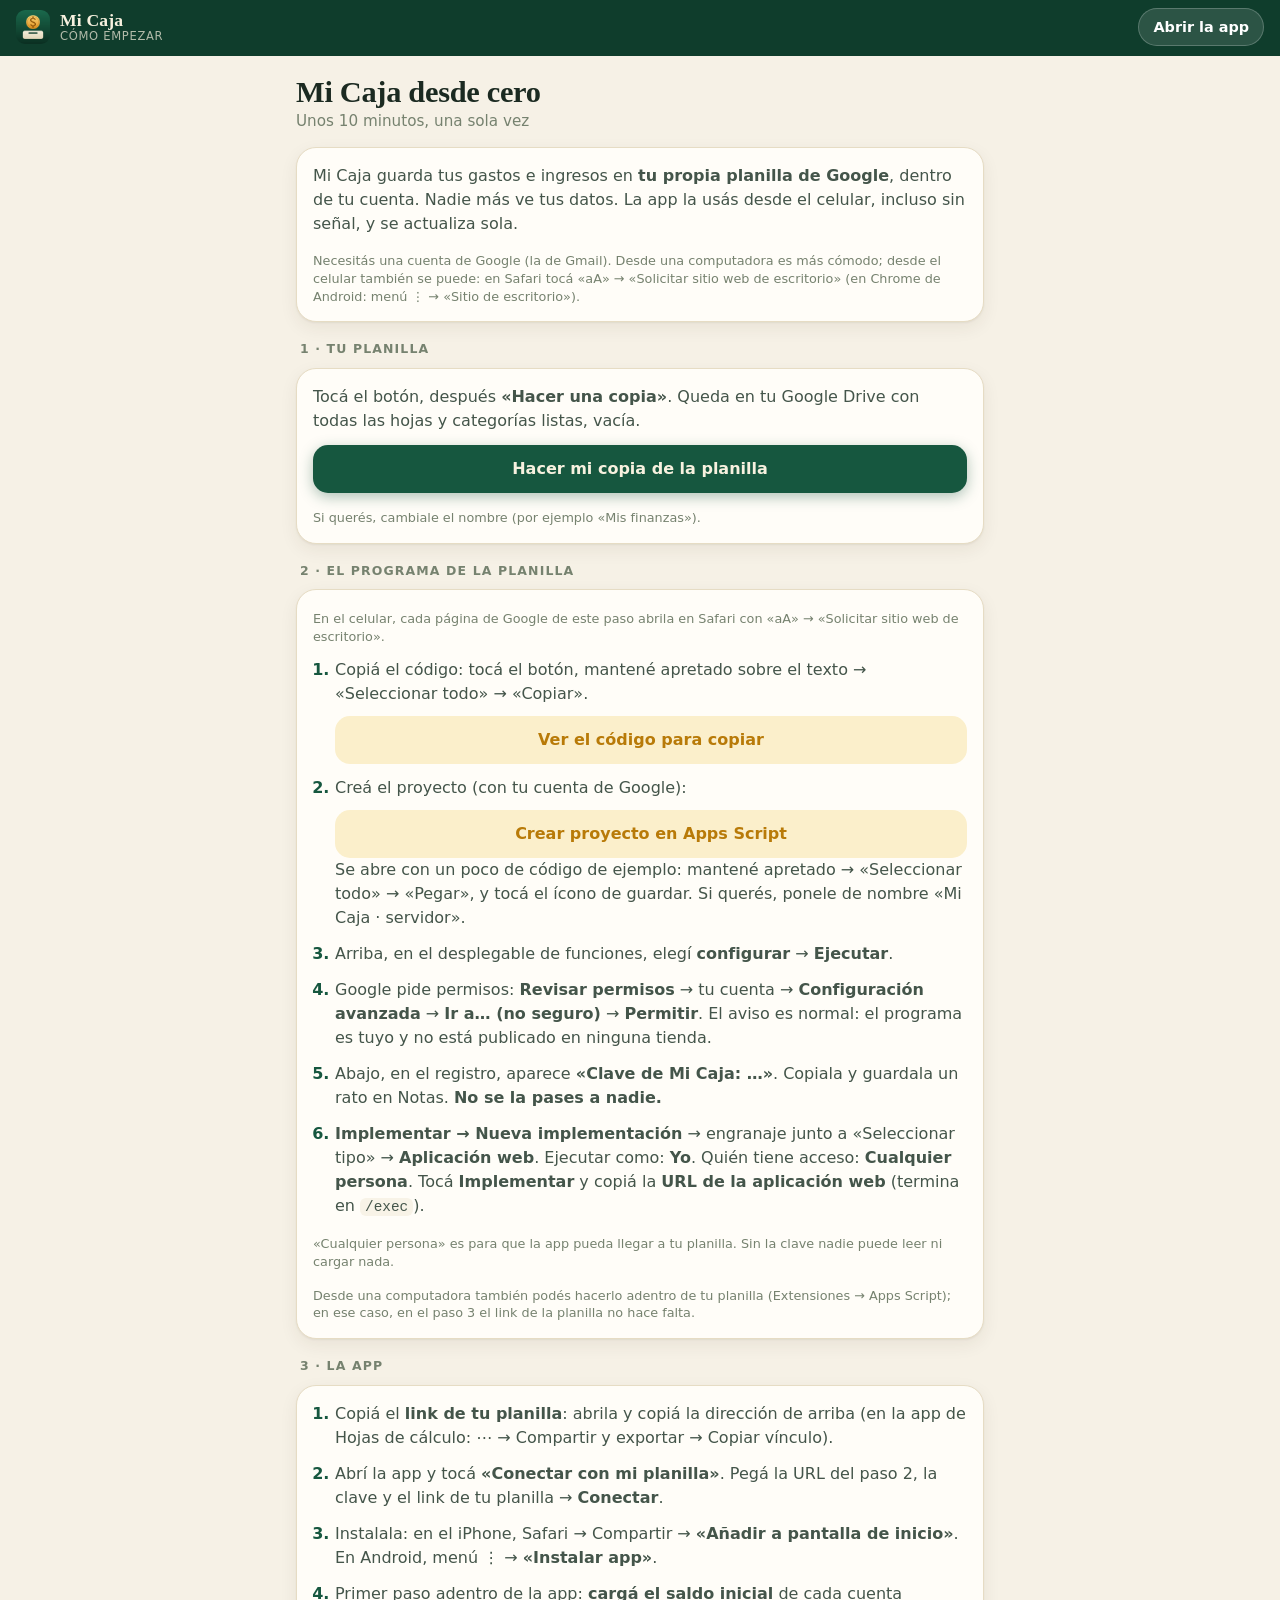
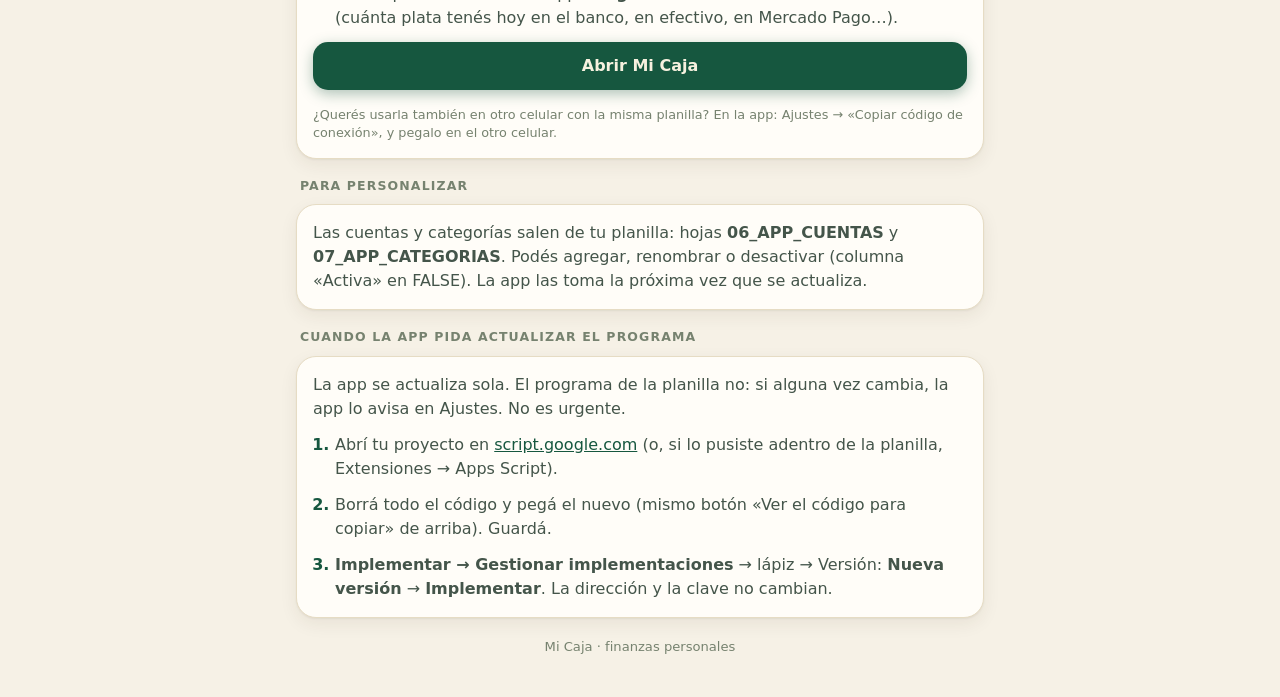
==== commit 8f546740: "Instalación desde el celular para otra persona: el programa puede ser un proyecto aparte - El servid" ====
--- a/guia.html
+++ b/guia.html
@@ -40,16 +40,20 @@
       <section class="sec">
         <h2 class="sec-title">2 · El programa de la planilla</h2>
         <div class="card gstep">
+          <p class="hint">En el celular, cada página de Google de este paso abrila en Safari con «aA» → «Solicitar sitio web de escritorio».</p>
           <ol class="glist">
-            <li>En <b>tu copia</b> de la planilla: menú <b>Extensiones → Apps Script</b>.</li>
-            <li>Si se abre un archivo <b>Código.gs</b> con mucho texto que empieza con «Mi Caja · servidor», ya está todo: pasá al punto 3. Si está casi vacío, borrá lo que tenga y pegá el código de este botón (mantené apretado → «Seleccionar todo» → «Copiar»), y tocá el ícono de guardar.
+            <li>Copiá el código: tocá el botón, mantené apretado sobre el texto → «Seleccionar todo» → «Copiar».
               <a class="btn btn-soft btn-block g-inline" href="https://raw.githubusercontent.com/el-ten/mi-caja/main/gas/Code.gs" target="_blank" rel="noopener">Ver el código para copiar</a></li>
+            <li>Creá el proyecto (con tu cuenta de Google):
+              <a class="btn btn-soft btn-block g-inline" href="https://script.google.com/create" target="_blank" rel="noopener">Crear proyecto en Apps Script</a>
+              Se abre con un poco de código de ejemplo: mantené apretado → «Seleccionar todo» → «Pegar», y tocá el ícono de guardar. Si querés, ponele de nombre «Mi Caja · servidor».</li>
             <li>Arriba, en el desplegable de funciones, elegí <b>configurar</b> → <b>Ejecutar</b>.</li>
             <li>Google pide permisos: <b>Revisar permisos</b> → tu cuenta → <b>Configuración avanzada</b> → <b>Ir a… (no seguro)</b> → <b>Permitir</b>. El aviso es normal: el programa es tuyo y no está publicado en ninguna tienda.</li>
             <li>Abajo, en el registro, aparece <b>«Clave de Mi Caja: …»</b>. Copiala y guardala un rato en Notas. <b>No se la pases a nadie.</b></li>
             <li><b>Implementar → Nueva implementación</b> → engranaje junto a «Seleccionar tipo» → <b>Aplicación web</b>. Ejecutar como: <b>Yo</b>. Quién tiene acceso: <b>Cualquier persona</b>. Tocá <b>Implementar</b> y copiá la <b>URL de la aplicación web</b> (termina en <code>/exec</code>).</li>
           </ol>
           <p class="hint">«Cualquier persona» es para que la app pueda llegar a tu planilla. Sin la clave nadie puede leer ni cargar nada.</p>
+          <p class="hint">Desde una computadora también podés hacerlo adentro de tu planilla (Extensiones → Apps Script); en ese caso, en el paso 3 el link de la planilla no hace falta.</p>
         </div>
       </section>
 
@@ -57,7 +61,8 @@
         <h2 class="sec-title">3 · La app</h2>
         <div class="card gstep">
           <ol class="glist">
-            <li>Abrí la app y tocá <b>«Conectar con mi planilla»</b>. Pegá la URL y la clave → <b>Conectar</b>.</li>
+            <li>Copiá el <b>link de tu planilla</b>: abrila y copiá la dirección de arriba (en la app de Hojas de cálculo: ⋯ → Compartir y exportar → Copiar vínculo).</li>
+            <li>Abrí la app y tocá <b>«Conectar con mi planilla»</b>. Pegá la URL del paso 2, la clave y el link de tu planilla → <b>Conectar</b>.</li>
             <li>Instalala: en el iPhone, Safari → Compartir → <b>«Añadir a pantalla de inicio»</b>. En Android, menú ⋮ → <b>«Instalar app»</b>.</li>
             <li>Primer paso adentro de la app: <b>cargá el saldo inicial</b> de cada cuenta (cuánta plata tenés hoy en el banco, en efectivo, en Mercado Pago…).</li>
           </ol>
@@ -78,7 +83,7 @@
         <div class="card gstep">
           <p class="prose">La app se actualiza sola. El programa de la planilla no: si alguna vez cambia, la app lo avisa en Ajustes. No es urgente.</p>
           <ol class="glist">
-            <li>Abrí tu planilla → <b>Extensiones → Apps Script</b>.</li>
+            <li>Abrí tu proyecto en <a href="https://script.google.com/home" target="_blank" rel="noopener">script.google.com</a> (o, si lo pusiste adentro de la planilla, Extensiones → Apps Script).</li>
             <li>Borrá todo el código y pegá el nuevo (mismo botón «Ver el código para copiar» de arriba). Guardá.</li>
             <li><b>Implementar → Gestionar implementaciones</b> → lápiz → Versión: <b>Nueva versión</b> → <b>Implementar</b>. La dirección y la clave no cambian.</li>
           </ol>
